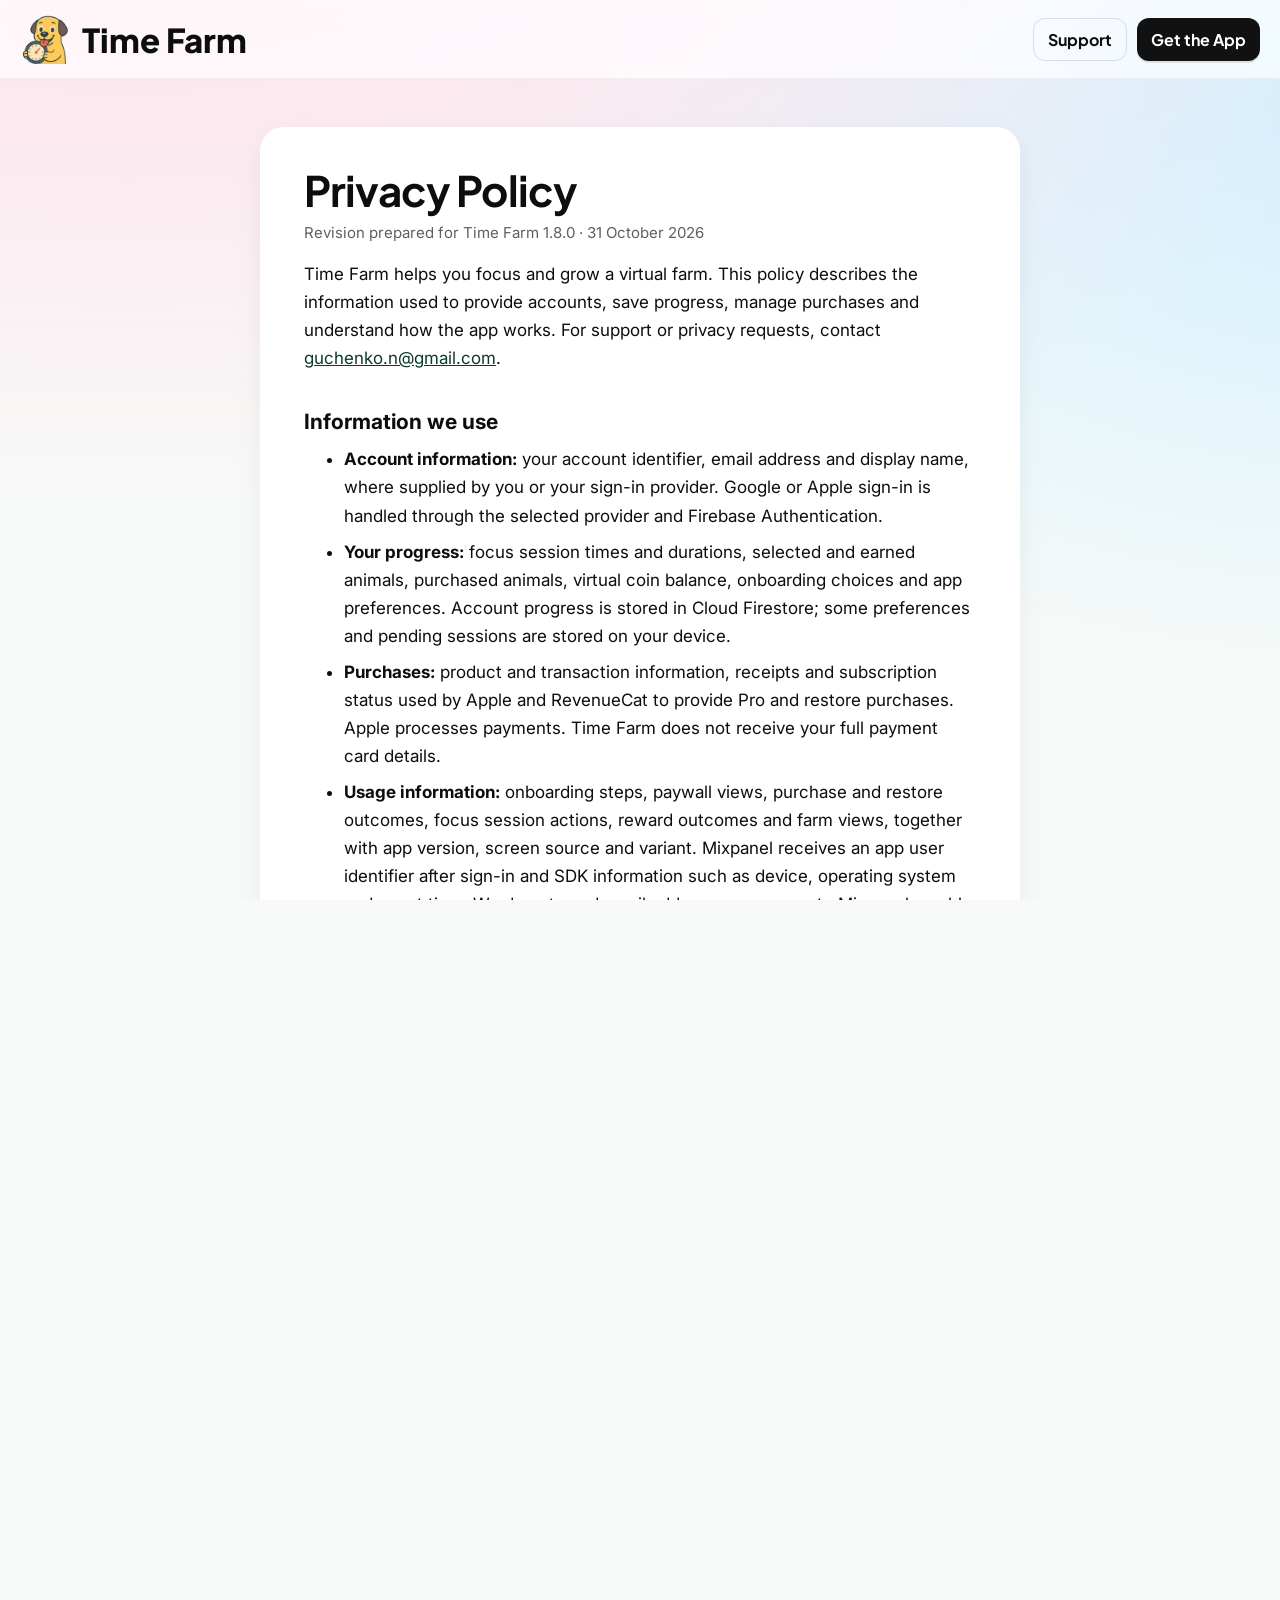
==== privacy/index.html @ 3ac1bd39 "Add privacy and terms pages and point Support to the shared form The old productive-lab.com/time-far" ====
<!doctype html>
<html lang="en">
  <head>
    <meta charset="utf-8" />
    <meta name="viewport" content="width=device-width, initial-scale=1" />
    <title>Privacy Policy — Time Farm</title>
    <meta name="description" content="How Time Farm uses account, progress, purchase and usage information." />
    <meta name="theme-color" content="#2bd88f" />
    <meta name="color-scheme" content="light" />
    <link rel="canonical" href="https://timefarm.productive-lab.com/privacy/" />
    <link rel="icon" href="../assets/favicon.svg" />
    <link rel="apple-touch-icon" href="../assets/logo/logo_5_5.jpeg" />
    <link rel="preconnect" href="https://fonts.googleapis.com">
    <link rel="preconnect" href="https://fonts.gstatic.com" crossorigin>
    <link href="https://fonts.googleapis.com/css2?family=Plus+Jakarta+Sans:wght@400;600;700;800&family=Inter:wght@400;600;700;800&display=swap" rel="stylesheet">
    <link rel="stylesheet" href="../styles.css" />
  </head>
  <body>
    <header class="site-header">
      <nav class="nav">
        <a class="brand" href="../" aria-label="Time Farm home">
          <img src="../assets/logo/logo_5_dark_transparant.png" alt="Time Farm logo" height="40" style="display:inline-block"/>
          <span>Time Farm</span>
        </a>
        <div class="nav-cta">
          <a class="btn btn--ghost" href="https://support.productive-lab.com/?app=time-farm" target="_blank" rel="noopener">Support</a>
          <a class="btn btn--dark" href="https://apps.apple.com/app/id6738962950">Get the App</a>
        </div>
      </nav>
    </header>

    <main class="legal">
      <article class="container legal__body">
        <h1>Privacy Policy</h1>
        <p class="legal__meta">Revision prepared for Time Farm 1.8.0 · 31 October 2026</p>
        <p>Time Farm helps you focus and grow a virtual farm. This policy describes the information used to provide accounts, save progress, manage purchases and understand how the app works. For support or privacy requests, contact <a href="mailto:guchenko.n@gmail.com">guchenko.n@gmail.com</a>.</p>
        <h2>Information we use</h2>
        <ul><li><strong>Account information:</strong> your account identifier, email address and display name, where supplied by you or your sign-in provider. Google or Apple sign-in is handled through the selected provider and Firebase Authentication.</li>
        <li><strong>Your progress:</strong> focus session times and durations, selected and earned animals, purchased animals, virtual coin balance, onboarding choices and app preferences. Account progress is stored in Cloud Firestore; some preferences and pending sessions are stored on your device.</li>
        <li><strong>Purchases:</strong> product and transaction information, receipts and subscription status used by Apple and RevenueCat to provide Pro and restore purchases. Apple processes payments. Time Farm does not receive your full payment card details.</li>
        <li><strong>Usage information:</strong> onboarding steps, paywall views, purchase and restore outcomes, focus session actions, reward outcomes and farm views, together with app version, screen source and variant. Mixpanel receives an app user identifier after sign-in and SDK information such as device, operating system and event time. We do not send email addresses or names to Mixpanel, enable session replay, or enable its automatic event collection.</li>
        <li><strong>Firebase Analytics information:</strong> app interactions, an app instance identifier, device and operating system information and approximate geographic information derived by the service. Time Farm does not request GPS location access. IP-based geolocation is disabled in the Mixpanel integration.</li>
        <li><strong>Support correspondence:</strong> the issue category, message and optional reply email you choose to submit through the support form, or information you send by email. The form is processed by Google Apps Script and delivered to our support mailbox. Please avoid sending passwords, payment card details or information unrelated to your request.</li></ul>
        <h2>Why we use this information</h2>
        <p>We use account and progress information to operate the app and synchronize your farm; purchase information to grant and restore paid access; and usage information to find problems and improve onboarding, focus sessions and purchases. Local notifications are optional and use the operating system permission. Live Activities display your current timer on supported devices.</p>
        <h2>Service providers</h2>
        <p>Time Farm uses Google Firebase for authentication, cloud storage and analytics, RevenueCat for subscription management, and Mixpanel for product analytics. These providers process information for those services under their own terms and privacy documentation. The Time Farm Mixpanel project is configured for EU data residency. Other providers may process information in other countries. We do not use the app's analytics integration for cross-app advertising tracking or sell your personal information.</p>
        <p>Provider information: <a href="https://firebase.google.com/support/privacy">Firebase</a>, <a href="https://www.revenuecat.com/privacy">RevenueCat</a>, <a href="https://mixpanel.com/legal/privacy-policy/">Mixpanel</a> and <a href="https://www.apple.com/legal/privacy/">Apple</a>.</p>
        <h2>Retention and deletion</h2>
        <p>Account progress is retained to provide your account until you delete it or request deletion. You can request account deletion in the app's account settings. Recent sign-in and a network connection are required. The app removes its known progress collections, authentication account and associated local account state. If deletion is interrupted, the app provides a recovery screen so you can retry.</p>
        <p>Deleting your Time Farm account does not cancel an Apple subscription. Manage or cancel subscriptions in your Apple account settings. Purchase records, analytics records, provider backups or records required for accounting, security or legal obligations can have separate retention periods. To request access, correction or deletion of personal information held through these services, email us. We may need to verify that the request belongs to you and coordinate with the relevant service provider.</p>
        <h2>Your choices</h2>
        <p>You can turn off reminders in the app and manage notification permission in system settings. You can manage sign-in access with Apple or Google and subscriptions with Apple. Contact us about access, correction, deletion or objections to analytics processing. Rights available to you depend on your location.</p>
        <h2>Changes</h2>
        <p>We may update this policy when the app or its services change. The revision date above identifies this version. For questions about a change, contact <a href="mailto:guchenko.n@gmail.com">guchenko.n@gmail.com</a>.</p>
      </article>
    </main>

    <footer class="site-footer">
      <div class="container footer__grid">
        <div>
          <strong>Time Farm</strong>
          <div class="subtle">© Mykyta Huchenko</div>
        </div>
        <div class="footer__links">
          <a href="../">Home</a>
          <a href="https://support.productive-lab.com/?app=time-farm" target="_blank" rel="noopener">Support</a>
          <a href="../privacy/">Privacy</a>
          <a href="../terms/">Terms</a>
        </div>
      </div>
    </footer>
  </body>
</html>
---- styles.css ----
/* Time Farm Landing Styles */
:root {
  --bg: #0e1116;
  --text: #0c0d0d;
  --muted: #5b6166;
  --brand: #2bd88f;
  --brand-ink: #0b3b2a;
  --cream: #fff9ec;
  --mint: #dcf9da;
  --sky: #cfefff;
  --butter: #fff1c9;
  --lilac: #e5dcff;
  --rose: #ffe0ea;
  --peach: #ffd7c8;
  --blue: #d4f1ff;
  --purple: #e9dcff;
  --card: #ffffff;
}

* {
  box-sizing: border-box;
}
html,
body {
  height: 100%;
  overflow-x: hidden;
}
html {
  background: #f7faf8;
}
body {
  margin: 0;
  font-family:
    "Plus Jakarta Sans",
    "Inter",
    system-ui,
    -apple-system,
    Segoe UI,
    Roboto,
    Helvetica,
    Arial,
    sans-serif;
  color: var(--text);
  background:
    radial-gradient(1400px 600px at 10% -10%, var(--rose), transparent),
    radial-gradient(1000px 600px at 110% 10%, var(--sky), transparent), #f7faf8;
  -webkit-font-smoothing: antialiased;
  text-rendering: optimizeLegibility;
}

.container {
  max-width: 1120px;
  margin: 0 auto;
  padding: 0 20px;
}

/* Header */
.site-header {
  position: sticky;
  top: 0;
  z-index: 20;
  backdrop-filter: saturate(180%) blur(10px);
}
.nav {
  display: flex;
  align-items: center;
  justify-content: space-between;
  padding: 14px 20px;
  background: rgba(255, 255, 255, 0.7);
  border-bottom: 1px solid rgba(0, 0, 0, 0.05);
}
.brand {
  display: inline-flex;
  gap: 12px;
  align-items: center;
  text-decoration: none;
  color: inherit;
  font-weight: 800;
  font-size: clamp(25px, 2.75vw, 33px);
}
.brand-mark {
  font-size: 20px;
}
.brand img {
  height: clamp(40px, 4vw, 50px);
  width: auto;
}
.nav-cta {
  display: flex;
  gap: 10px;
}
.nav-link {
  color: inherit;
  text-decoration: none;
  font-weight: 600;
  padding: 8px 10px;
  opacity: 0.9;
}
.nav-link:hover {
  opacity: 1;
  text-decoration: underline;
}

/* Buttons */
.btn {
  --bg: var(--brand);
  --ink: var(--brand-ink);
  display: inline-flex;
  align-items: center;
  justify-content: center;
  background: var(--bg);
  color: #052a1f;
  text-decoration: none;
  border: none;
  cursor: pointer;
  padding: 10px 14px;
  border-radius: 12px;
  font-weight: 700;
  box-shadow: 0 2px 0 rgba(0, 0, 0, 0.1);
  transition:
    transform 0.08s ease,
    box-shadow 0.08s ease,
    background 0.2s ease;
}
.btn:hover {
  transform: translateY(-1px);
  box-shadow: 0 6px 16px rgba(43, 216, 143, 0.3);
}
.btn:active {
  transform: translateY(0);
  box-shadow: 0 2px 0 rgba(0, 0, 0, 0.08);
}
.btn--ghost {
  background: transparent;
  border: 1px solid rgba(0, 0, 0, 0.12);
  color: inherit;
  box-shadow: none;
}

/* So outline buttons don't drop a colorful shadow */
.btn--ghost:hover {
  box-shadow: 0 6px 16px rgba(0, 0, 0, 0.15);
}
.btn--lg {
  padding: 14px 18px;
  font-size: 16px;
}
.btn--dark {
  background: #111;
  color: #fff;
}
.btn--dark:hover {
  box-shadow: 0 8px 20px rgba(0, 0, 0, 0.25);
}

.subtle {
  color: var(--muted);
  font-size: 14px;
}
.visually-hidden {
  position: absolute !important;
  clip: rect(1px, 1px, 1px, 1px);
  padding: 0;
  border: 0;
  height: 1px;
  width: 1px;
  overflow: hidden;
}

/* Sections */
.section {
  padding: 68px 0;
}
.hero {
  background: linear-gradient(
    135deg,
    var(--rose),
    var(--sky) 60%,
    var(--butter)
  );
  padding: clamp(20px, 3vw, 36px) 0 40px;
}
.features {
  background: #ffffff;
}
.download {
  background: linear-gradient(135deg, var(--blue), var(--purple));
}
.faq {
  background: #fff;
}
.site-footer {
  background: #0f1a14;
  color: #e9fff4;
  padding: 40px 0;
}

/* Hero */
.hero__grid {
  display: grid;
  grid-template-columns: 1.1fr 0.9fr;
  gap: 32px;
  align-items: center;
}
.hero h1 {
  font-size: clamp(36px, 6.5vw, 68px);
  line-height: 1.02;
  margin: 0 0 12px;
  letter-spacing: -0.02em;
  font-weight: 800;
}
.hero p {
  font-size: 18px;
  margin: 0 0 20px;
}
.store-buttons {
  display: flex;
  gap: 12px;
  flex-wrap: wrap;
  margin-top: 16px;
  justify-content: center;
}
.store-buttons--hero {
  margin: 10px 0 8px;
  justify-content: flex-start;
}
.hero__card {
  background: rgba(255, 255, 255, 0.7);
  border: 1px solid rgba(0, 0, 0, 0.06);
  border-radius: 28px;
  padding: clamp(20px, 3vw, 32px);
  box-shadow: 0 30px 80px rgba(0, 0, 0, 0.08);
}
.hero__visual {
  align-self: center;
  justify-self: end;
}
.hero__visual {
  position: relative;
}
.hero__visual img,
.hero__visual video {
  width: min(420px, 100%);
  height: min(70svh, 640px);
  border-radius: 26px;
  box-shadow: 0 30px 80px rgba(0, 0, 0, 0.12);
  animation: levitate 6s ease-in-out infinite;
  display: block;
  object-fit: cover;
}

.hero__visual video {
  aspect-ratio: 201 / 437;
  background-color: #000;
}
.hero__visual::after {
  content: "";
  position: absolute;
  left: 50%;
  transform: translateX(-50%);
  bottom: -8px;
  width: 60%;
  height: 18px;
  filter: blur(10px);
  border-radius: 50%;
  background: radial-gradient(closest-side, rgba(0, 0, 0, 0.25), transparent);
  opacity: 0.25;
  animation: shadowPulse 6s ease-in-out infinite;
}

@keyframes levitate {
  0% {
    transform: translateY(0);
  }
  50% {
    transform: translateY(-10px);
  }
  100% {
    transform: translateY(0);
  }
}
@keyframes shadowPulse {
  0%,
  100% {
    transform: translateX(-50%) scale(1);
    opacity: 0.25;
  }
  50% {
    transform: translateX(-50%) scale(0.9);
    opacity: 0.2;
  }
}

/* Features */
.features__list {
  display: grid;
  gap: 48px;
}
.feature {
  display: grid;
  grid-template-columns: 1fr 1fr;
  gap: 32px;
  align-items: center;
  padding: 24px;
  border-radius: 24px;
  border: 1px solid rgba(0, 0, 0, 0.05);
  position: relative;
  overflow: hidden;
}
.feature::before {
  content: "";
  position: absolute;
  inset: 0;
  background: linear-gradient(135deg, var(--mint), #fff);
  opacity: 0.7;
  z-index: 0;
}
.feature--alt::before {
  background: linear-gradient(135deg, var(--lilac), #fff);
}
.feature:nth-of-type(3)::before {
  background: linear-gradient(135deg, var(--butter), #fff);
}
.feature:nth-of-type(4)::before {
  background: linear-gradient(135deg, var(--rose), #fff);
}
.feature:nth-of-type(5)::before {
  background: linear-gradient(135deg, var(--blue), #fff);
}
.feature > * {
  position: relative;
  z-index: 1;
}
.feature__visual img {
  width: 100%;
  border-radius: 20px;
  box-shadow: 0 16px 48px rgba(0, 0, 0, 0.08);
}
.feature__copy h2 {
  margin: 0 0 8px;
  font-size: clamp(24px, 3.2vw, 36px);
}
.feature__copy p {
  margin: 0;
  color: #333;
}

/* Modern feature grid */
.features--modern .container {
  background: transparent;
  box-shadow: none;
  border: 0;
}
.feature-grid {
  display: grid;
  grid-template-columns: repeat(12, minmax(0, 1fr));
  gap: 18px;
}
.f-card {
  position: relative;
  background: #fff;
  border: 1px solid rgba(0, 0, 0, 0.06);
  border-radius: 22px;
  overflow: hidden;
  padding: 18px;
  box-shadow: 0 10px 30px rgba(0, 0, 0, 0.06);
  display: grid;
  grid-template-columns: 1.1fr 0.9fr;
  align-items: center;
  min-height: 280px;
}
.f-card::before {
  content: "";
  position: absolute;
  inset: 0;
  background: radial-gradient(rgba(0, 0, 0, 0.08) 1px, transparent 1px) 0 0/10px
    10px;
  opacity: 0.08;
}
.f-card .f-media img {
  width: 100%;
  height: auto;
  border-radius: 16px;
  box-shadow: 0 16px 48px rgba(0, 0, 0, 0.08);
}
.f-card .f-body {
  padding: 8px 10px;
}
.f-card .f-body h3 {
  margin: 0 0 6px;
  font-size: clamp(20px, 2.4vw, 28px);
}
.f-card .f-body p {
  margin: 0;
  color: #333;
}
.f-card.span-7 {
  grid-column: span 7;
}
.f-card.span-5 {
  grid-column: span 5;
}

@media (max-width: 980px) {
  .feature-grid {
    grid-template-columns: 1fr;
  }
  .f-card {
    grid-template-columns: 1fr;
    min-height: 0;
  }
  .f-card.span-7,
  .f-card.span-5 {
    grid-column: auto;
  }
}

/* Download */
.download__card {
  background: var(--card);
  border: 1px solid rgba(0, 0, 0, 0.06);
  border-radius: 22px;
  padding: clamp(16px, 3vw, 26px);
  box-shadow: 0 12px 36px rgba(0, 0, 0, 0.06);
  text-align: center;
  max-width: 720px;
  margin: 0 auto;
}
.download__card h2 {
  margin: 0 0 14px;
}
.download__card p {
  margin: 0;
}
.waitlist-form {
  display: grid;
  grid-template-columns: 1fr auto;
  gap: 10px;
  margin-top: 16px;
}
.waitlist-form input {
  font: inherit;
  padding: 14px 16px;
  border-radius: 12px;
  border: 1px solid rgba(0, 0, 0, 0.12);
  outline: none;
  min-width: 240px;
}
.waitlist-form input:focus {
  border-color: var(--brand);
  box-shadow: 0 0 0 3px rgba(43, 216, 143, 0.2);
}
.form-message {
  margin-top: 10px;
  min-height: 24px;
}
.store-button {
  display: inline-flex;
  align-items: center;
  justify-content: center;
  gap: 12px;
  padding: 12px 18px;
  border-radius: 14px;
  background: #111;
  color: #fff;
  text-decoration: none;
  font-weight: 700;
  min-width: 220px;
  box-shadow: 0 14px 30px rgba(0, 0, 0, 0.18);
  transition:
    transform 0.08s ease,
    box-shadow 0.08s ease;
}
.store-button:hover {
  transform: translateY(-1px);
  box-shadow: 0 20px 40px rgba(0, 0, 0, 0.22);
}
.store-button:active {
  transform: translateY(0);
  box-shadow: 0 10px 18px rgba(0, 0, 0, 0.15);
}
.store-button img {
  width: 32px;
  height: 32px;
}
.store-button__text {
  display: flex;
  flex-direction: column;
  line-height: 1.1;
  text-align: left;
}
.store-button__text span {
  font-size: 11px;
  letter-spacing: 0.06em;
  text-transform: uppercase;
  opacity: 0.8;
}
.store-button__text strong {
  font-size: 18px;
}
.store-button.is-hidden {
  display: none !important;
}

@media (max-width: 600px) {
  .store-button {
    width: 100%;
    justify-content: center;
  }
}

/* Footer */
.footer__grid {
  display: flex;
  align-items: center;
  justify-content: space-between;
  gap: 20px;
}
.footer__links {
  display: flex;
  gap: 16px;
}
.footer__links a {
  color: #e9fff4;
  text-decoration: none;
  opacity: 0.9;
}
.footer__links a:hover {
  opacity: 1;
  text-decoration: underline;
}

@media (max-width: 600px) {
  .footer__grid {
    flex-direction: column;
    align-items: flex-start;
  }
  .footer__links {
    flex-wrap: wrap;
  }
}

/* Author section */
.author {
  background: linear-gradient(135deg, #fff, var(--mint));
}
.author__grid {
  display: grid;
  grid-template-columns: 1.1fr 0.9fr;
  gap: 28px;
  align-items: center;
}
.author__text h2 {
  margin: 0 0 8px;
  font-size: clamp(26px, 3vw, 36px);
}
.author__text p {
  margin: 0;
  color: #333;
}
.socials {
  margin-top: 10px;
  display: inline-flex;
  gap: 10px;
  flex-wrap: wrap;
}
.socials a {
  text-decoration: none;
  color: #0c0d0d;
  padding: 8px 12px;
  border-radius: 999px;
  border: 1px solid rgba(0, 0, 0, 0.12);
  background: #fff;
  box-shadow: 0 4px 12px rgba(0, 0, 0, 0.05);
  font-weight: 600;
}
.socials a:hover {
  box-shadow: 0 8px 20px rgba(0, 0, 0, 0.08);
  transform: translateY(-1px);
}
.author__sig {
  position: relative;
  padding: 24px;
  background: #fff;
  border: 1px solid rgba(0, 0, 0, 0.06);
  border-radius: 18px;
  box-shadow: 0 14px 40px rgba(0, 0, 0, 0.08);
  display: flex;
  align-items: center;
  justify-content: center;
  min-height: 140px;
}
.author__sig::before {
  content: "";
  position: absolute;
  inset: 12px;
  border-radius: 14px;
  background: radial-gradient(
    500px 120px at 50% 110%,
    rgba(43, 216, 143, 0.15),
    transparent
  );
  pointer-events: none;
}
.signature {
  position: relative;
  font-family: "Caveat", cursive;
  font-weight: 700;
  font-size: clamp(32px, 6vw, 52px);
  color: #1d1514;
  letter-spacing: 1px;
  transform: rotate(-2deg);
  text-shadow: 0 2px 0 rgba(0, 0, 0, 0.06);
}
@media (max-width: 900px) {
  .author__grid {
    grid-template-columns: 1fr;
  }
}

/* Storytelling section */
.story {
  background: linear-gradient(180deg, #fff, rgba(255, 255, 255, 0));
}
.story__stack {
  display: grid;
  gap: 16px;
}
.story__card {
  padding: clamp(14px, 2.6vw, 22px) clamp(16px, 3vw, 26px);
  border: 1px solid rgba(0, 0, 0, 0.06);
  border-radius: 18px;
  background: #fff;
  box-shadow: 0 8px 24px rgba(0, 0, 0, 0.05);
}
.story__card h2 {
  margin: 0 0 6px;
  font-size: clamp(22px, 3vw, 34px);
}
.story__card p {
  margin: 0;
}
.story__list {
  margin: 0;
  padding-left: 1.1em;
}
.story__list li {
  margin: 4px 0;
}
.story--blue {
  background: linear-gradient(135deg, #e7f3ff, #fff);
}
.story--sky {
  background: linear-gradient(135deg, #eaf7ff, #fff);
}
.story--mint {
  background: linear-gradient(135deg, #eafaea, #fff);
}
.story--butter {
  background: linear-gradient(135deg, #fff7df, #fff);
}
.story--lilac {
  background: linear-gradient(135deg, #f1ecff, #fff);
}

/* Story: plain headline (no card container) */
.story--plain {
  background: linear-gradient(135deg, #f7fbff, #fff);
}
.story--plain .story__plain {
  max-width: 1120px;
  margin: 0 auto;
  padding: 0 20px;
}
.story--plain h2 {
  margin: 0 0 6px;
  font-size: clamp(28px, 4vw, 46px);
}
.story--plain p {
  margin: 0;
  font-size: clamp(16px, 2vw, 18px);
}

/* Responsive */
@media (max-width: 980px) {
  .hero__grid {
    grid-template-columns: 1fr;
  }
  .hero__visual {
    justify-self: center;
  }
  .hero__visual img,
  .hero__visual video {
    width: min(420px, 100%);
    height: 70svh;
  }
}

@media (max-width: 900px) {
  .feature {
    grid-template-columns: 1fr;
  }
  .waitlist-form {
    grid-template-columns: 1fr;
  }
}
/* Compact header on small screens */
@media (max-width: 720px) {
  .nav {
    padding: 10px 12px;
  }
  .brand img {
    height: 35px;
  }
  .nav-cta .btn--ghost,
  .nav-cta .nav-link {
    display: none;
  }
  .hero {
    padding: 28px 0 36px;
  }
  .hero__card {
    padding: 16px;
  }
}
.how {
  background: linear-gradient(180deg, #fff, rgba(255, 255, 255, 0));
  padding-bottom: 14px;
}
.section-title {
  margin: 0 0 14px;
  font-size: clamp(28px, 3.4vw, 40px);
}
.section-title--center {
  text-align: center;
}
.how__card {
  background: #fff;
  border: 1px solid rgba(0, 0, 0, 0.06);
  border-radius: 22px;
  box-shadow: 0 12px 36px rgba(0, 0, 0, 0.06);
  padding: clamp(16px, 3vw, 26px);
}
.how__card + .how__card {
  margin-top: 14px;
}
.how__features {
  display: grid;
  gap: 14px;
  margin-top: 14px;
}
.how__features .how__card + .how__card {
  margin-top: 0;
}
.how__card--farm {
  grid-template-columns: 0.9fr 1.1fr;
}
.how__content h3 {
  margin: 0 0 8px;
  font-size: clamp(22px, 2.6vw, 28px);
}
.how__steps {
  margin: 0;
  padding-left: 1.2em;
}
.how__steps li {
  margin: 6px 0;
}
.how__media {
  border: 1px solid rgba(0, 0, 0, 0.06);
  border-radius: 18px;
  overflow: hidden;
  background: linear-gradient(180deg, #f8fbff, #eef8ff);
}
.how__media img,
.how__media video {
  width: 100%;
  height: 100%;
  object-fit: cover;
  display: block;
  border-radius: 18px;
}
.how__media--wide {
  aspect-ratio: 16 / 9;
}
.how-video {
  width: 100%;
  height: 100%;
}

@media (max-width: 980px) {
  .how__media--wide {
    aspect-ratio: auto;
  }
}

/* New lightweight How it works layout */
.how__grid {
  display: grid;
  grid-template-columns: 1fr auto;
  gap: 24px;
  align-items: center;
}
.steps {
  list-style: none;
  margin: 0;
  padding: 0;
  display: grid;
  gap: 12px;
}
.steps li {
  display: grid;
  grid-template-columns: auto 1fr;
  gap: 10px;
  align-items: center;
  font-size: clamp(16px, 2.2vw, 20px);
  color: inherit;
}
.steps .icon {
  width: 24px;
  height: 24px;
  background: none;
  border-radius: 0;
  color: inherit;
  display: inline-grid;
  place-items: center;
}
.steps .icon svg {
  width: 100%;
  height: 100%;
  display: block;
}
.how__shot {
  width: clamp(160px, 26vw, 260px);
  border-radius: 12px;
  display: block;
}
.how__farmIntro {
  text-align: center;
  margin-top: 24px;
}
.how__farmIntro h3 {
  margin: 0 0 6px;
  font-size: clamp(22px, 2.6vw, 28px);
}
.how__media {
  border: 1px solid rgba(0, 0, 0, 0.06);
  border-radius: 18px;
  overflow: hidden;
  background: linear-gradient(180deg, #f8fbff, #eef8ff);
  margin-top: 10px;
}
.how__media--wide {
  aspect-ratio: 16 / 9;
}
.how__media video {
  width: 100%;
  height: 100%;
  object-fit: cover;
  display: block;
}

@media (max-width: 980px) {
  .how__grid {
    grid-template-columns: 1fr;
  }
  .how__shot {
    justify-self: center;
  }
  .how__media--wide {
    aspect-ratio: auto;
  }
}

@media (min-width: 768px) {
  .how__features {
    grid-template-columns: repeat(2, 1fr);
  }
}

.science {
  background: linear-gradient(180deg, rgba(255, 255, 255, 0), #fff);
  padding-top: 0;
}
.science__card {
  display: grid;
  grid-template-columns: auto 1fr;
  gap: 18px;
  align-items: center;
  background: #fff;
  border: 1px solid rgba(0, 0, 0, 0.06);
  border-radius: 22px;
  box-shadow: 0 12px 36px rgba(0, 0, 0, 0.06);
  padding: clamp(16px, 3vw, 26px);
}
.science__content h2 {
  margin: 0 0 14px;
  font-size: clamp(22px, 2.6vw, 28px);
}
.science__content p {
  margin: 0;
}
.science__media img {
  width: clamp(70px, 12vw, 110px);
  height: auto;
  filter: drop-shadow(0 6px 12px rgba(0, 0, 0, 0.1));
}
@media (max-width: 900px) {
  .science__card {
    grid-template-columns: auto 1fr;
    text-align: left;
  }
  .science__media {
    order: 0;
    justify-self: start;
  }
}

/* Legal pages (privacy, terms) */
.legal {
  padding: 48px 0 72px;
}
.legal__body {
  max-width: 760px;
  background: var(--card);
  border-radius: 24px;
  padding: 40px 44px;
  box-shadow: 0 10px 30px rgba(15, 26, 20, 0.06);
  font-family: "Inter", system-ui, -apple-system, Segoe UI, Roboto, sans-serif;
  font-size: 17px;
  line-height: 1.65;
  overflow-wrap: anywhere;
}
.legal__body h1 {
  font-family: "Plus Jakarta Sans", "Inter", system-ui, sans-serif;
  font-size: clamp(30px, 5vw, 42px);
  line-height: 1.1;
  letter-spacing: -0.02em;
  margin: 0 0 8px;
}
.legal__body h2 {
  font-size: 21px;
  line-height: 1.3;
  margin: 36px 0 10px;
}
.legal__body p,
.legal__body ul {
  margin: 0 0 14px;
}
.legal__body li {
  margin: 8px 0;
}
.legal__body a {
  color: var(--brand-ink);
}
.legal__meta {
  color: var(--muted);
  font-size: 15px;
}
@media (max-width: 600px) {
  .legal {
    padding: 20px 0 48px;
  }
  .legal__body {
    padding: 24px 20px;
    border-radius: 18px;
    font-size: 16px;
  }
}
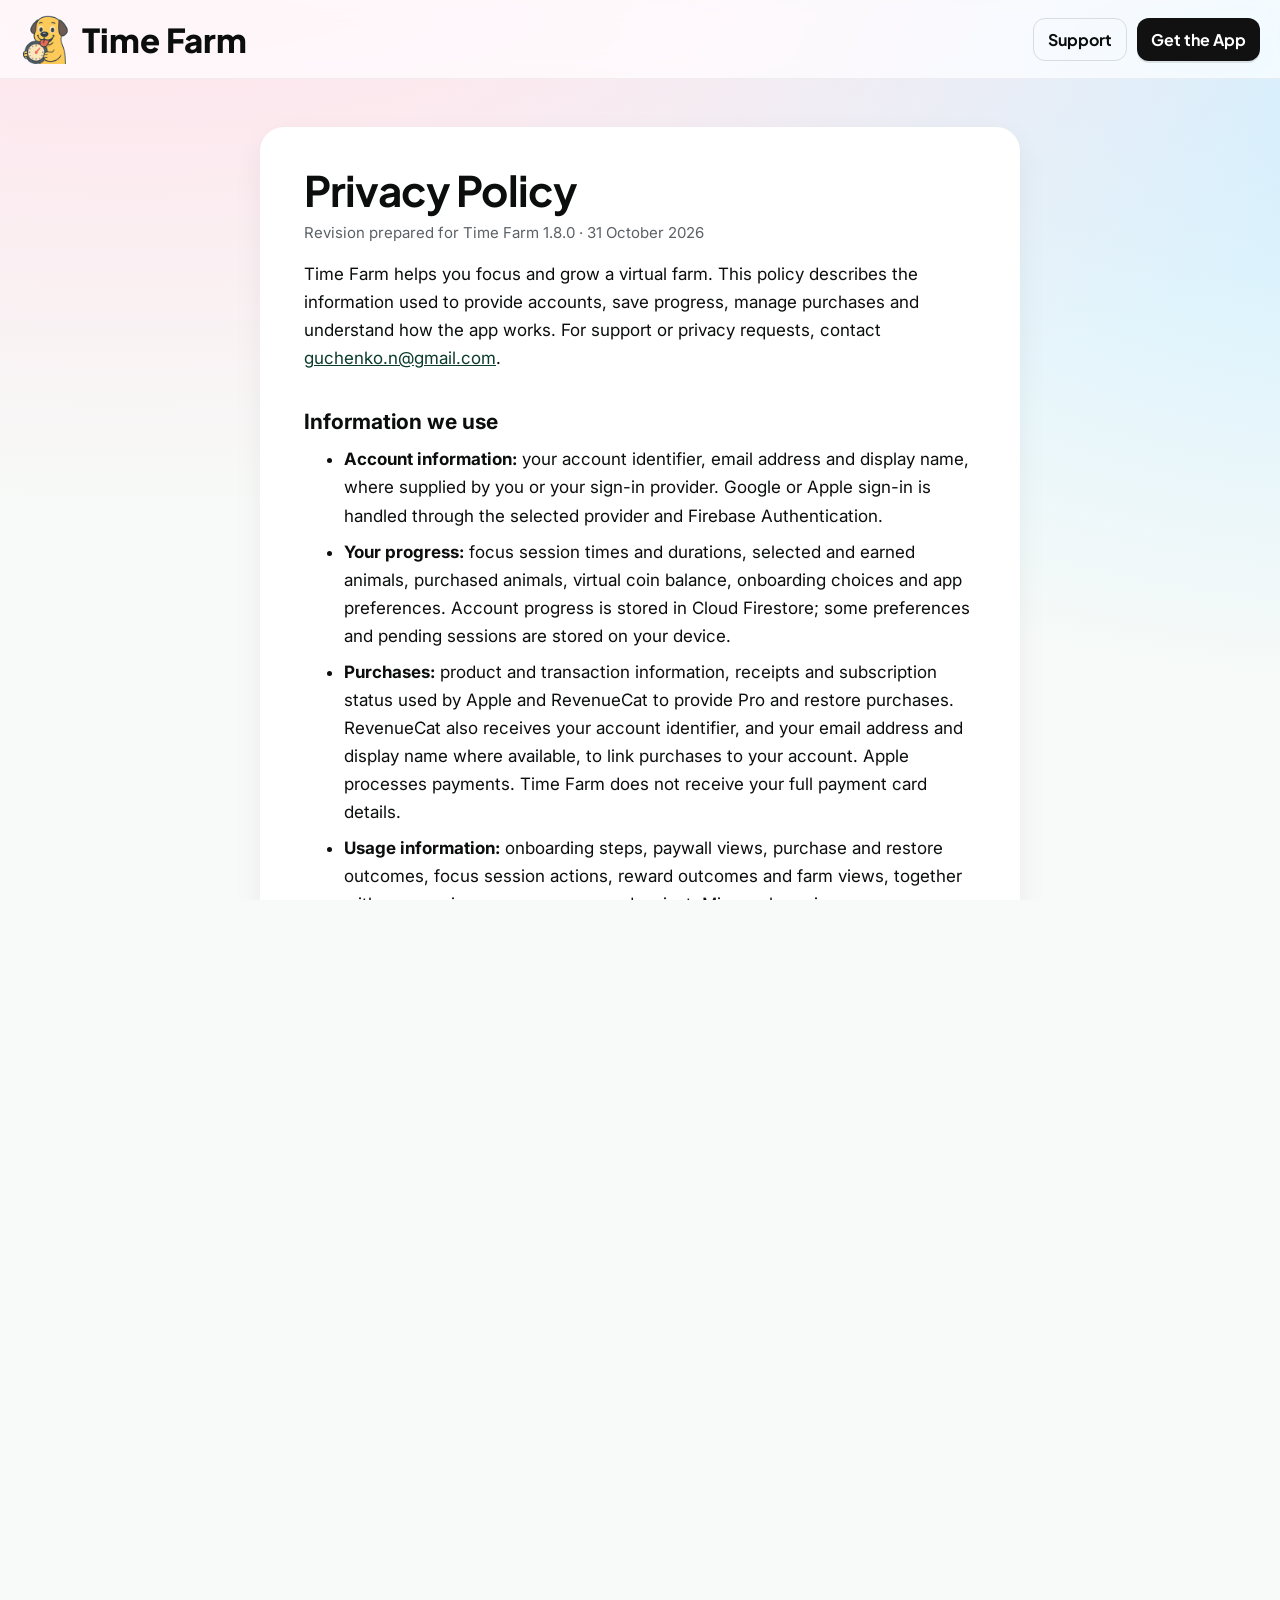
==== commit e4fa6457: "Rewrite Time Farm terms of use The terms now sit on top of Apple's Standard EULA and cover Pro subsc" ====
--- a/privacy/index.html
+++ b/privacy/index.html
@@ -37,7 +37,7 @@
         <h2>Information we use</h2>
         <ul><li><strong>Account information:</strong> your account identifier, email address and display name, where supplied by you or your sign-in provider. Google or Apple sign-in is handled through the selected provider and Firebase Authentication.</li>
         <li><strong>Your progress:</strong> focus session times and durations, selected and earned animals, purchased animals, virtual coin balance, onboarding choices and app preferences. Account progress is stored in Cloud Firestore; some preferences and pending sessions are stored on your device.</li>
-        <li><strong>Purchases:</strong> product and transaction information, receipts and subscription status used by Apple and RevenueCat to provide Pro and restore purchases. Apple processes payments. Time Farm does not receive your full payment card details.</li>
+        <li><strong>Purchases:</strong> product and transaction information, receipts and subscription status used by Apple and RevenueCat to provide Pro and restore purchases. RevenueCat also receives your account identifier, and your email address and display name where available, to link purchases to your account. Apple processes payments. Time Farm does not receive your full payment card details.</li>
         <li><strong>Usage information:</strong> onboarding steps, paywall views, purchase and restore outcomes, focus session actions, reward outcomes and farm views, together with app version, screen source and variant. Mixpanel receives an app user identifier after sign-in and SDK information such as device, operating system and event time. We do not send email addresses or names to Mixpanel, enable session replay, or enable its automatic event collection.</li>
         <li><strong>Firebase Analytics information:</strong> app interactions, an app instance identifier, device and operating system information and approximate geographic information derived by the service. Time Farm does not request GPS location access. IP-based geolocation is disabled in the Mixpanel integration.</li>
         <li><strong>Support correspondence:</strong> the issue category, message and optional reply email you choose to submit through the support form, or information you send by email. The form is processed by Google Apps Script and delivered to our support mailbox. Please avoid sending passwords, payment card details or information unrelated to your request.</li></ul>
